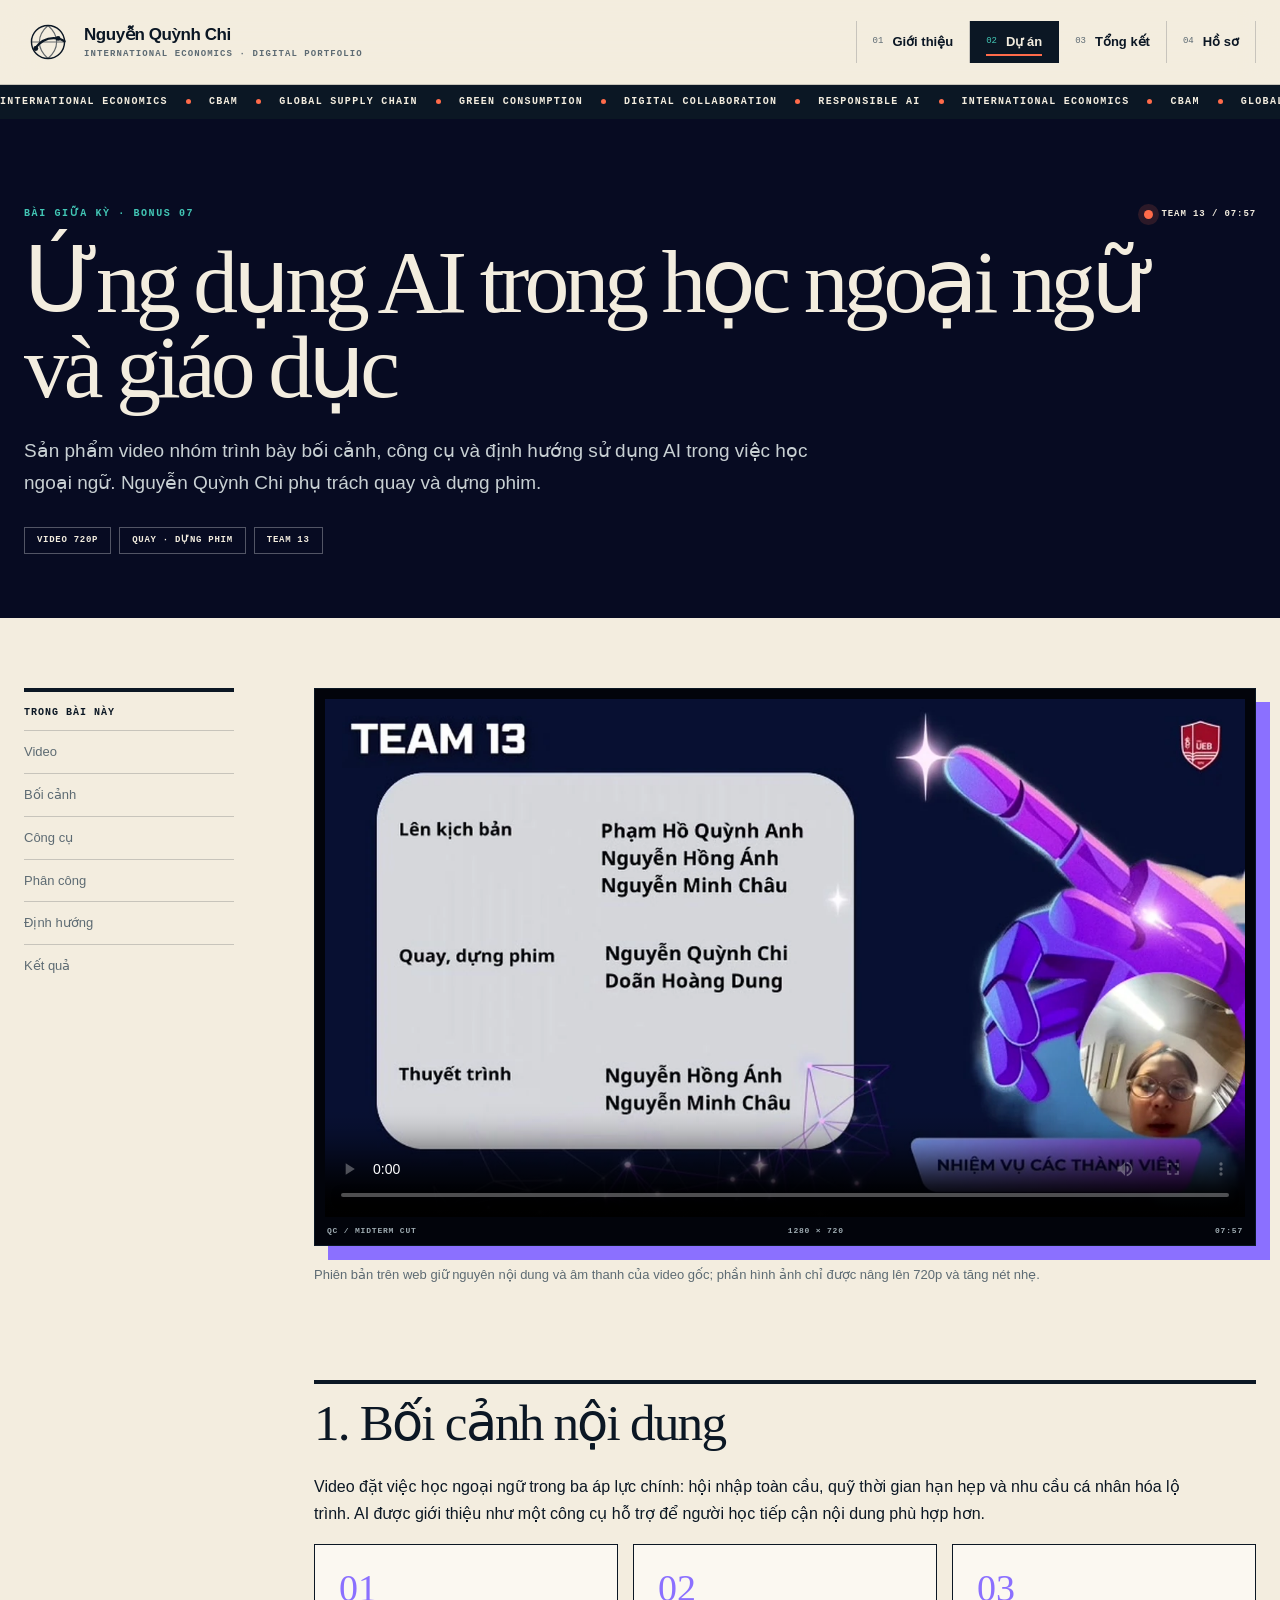
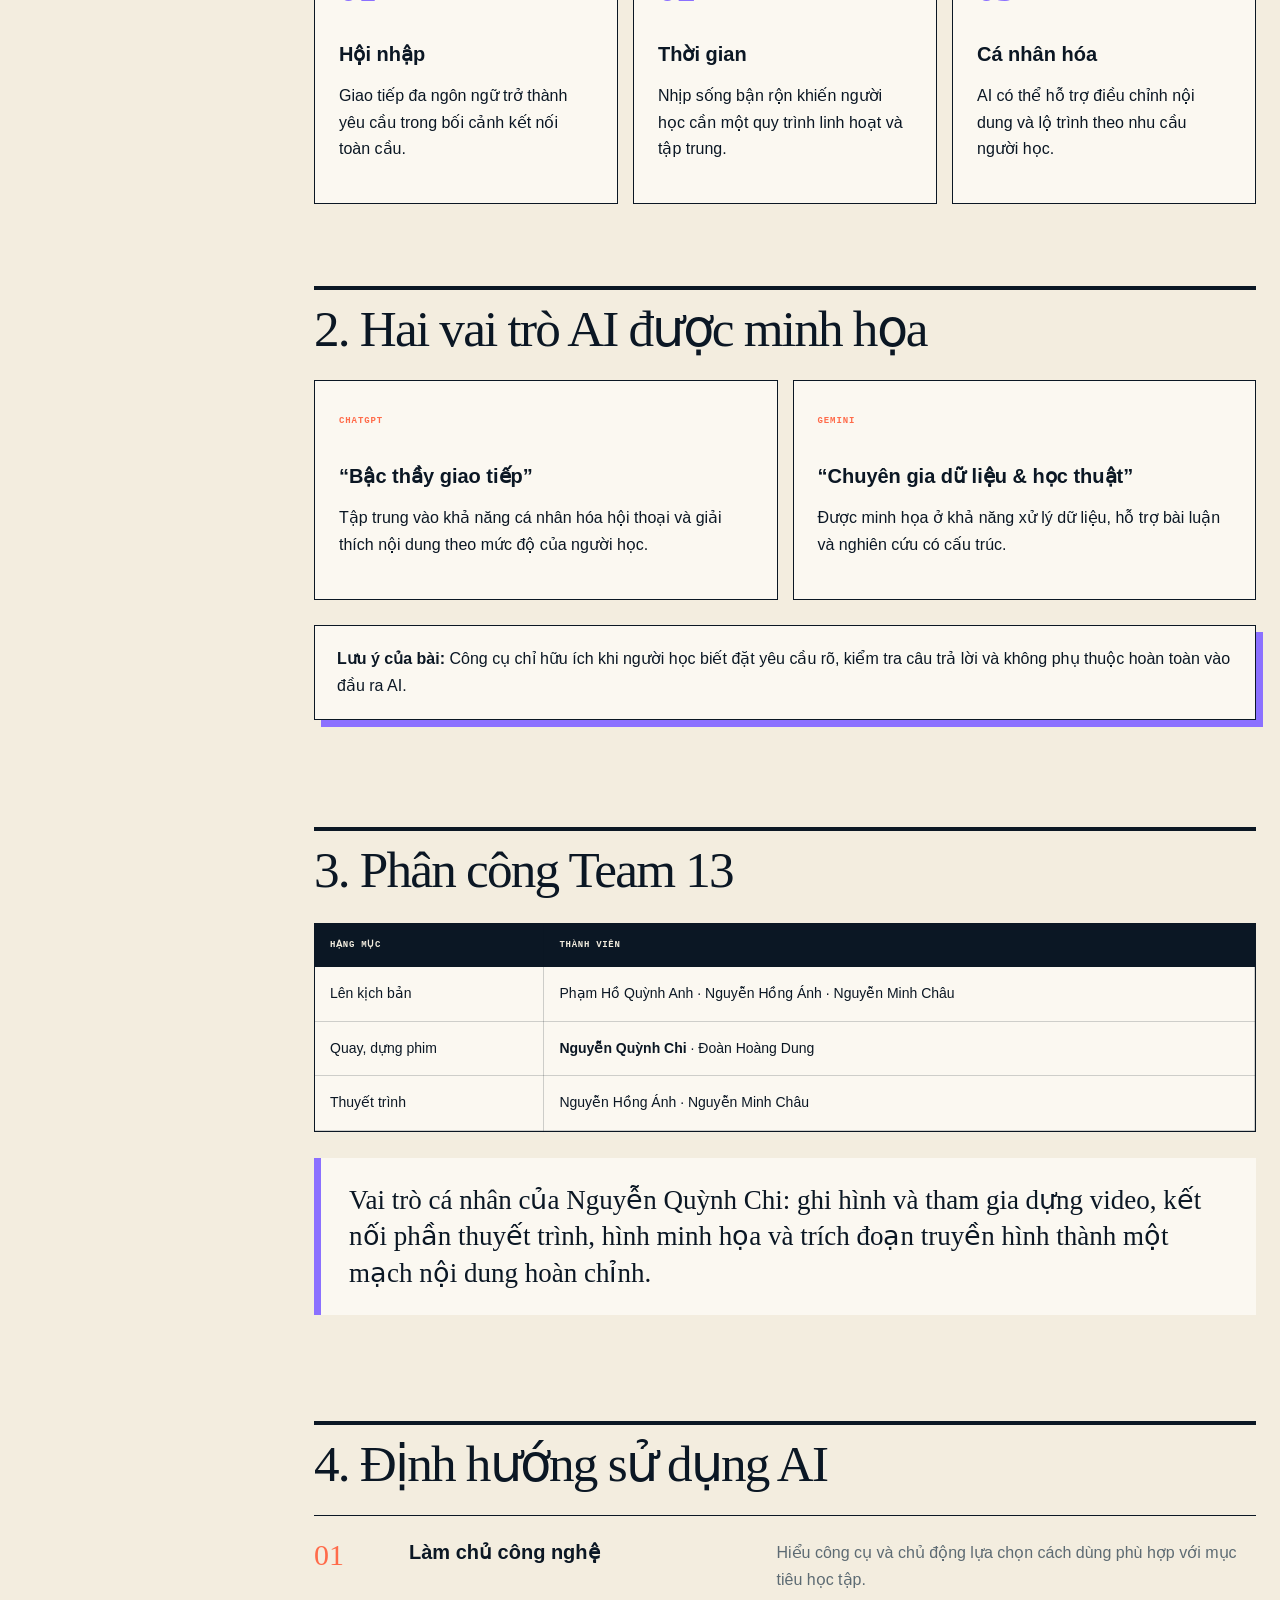
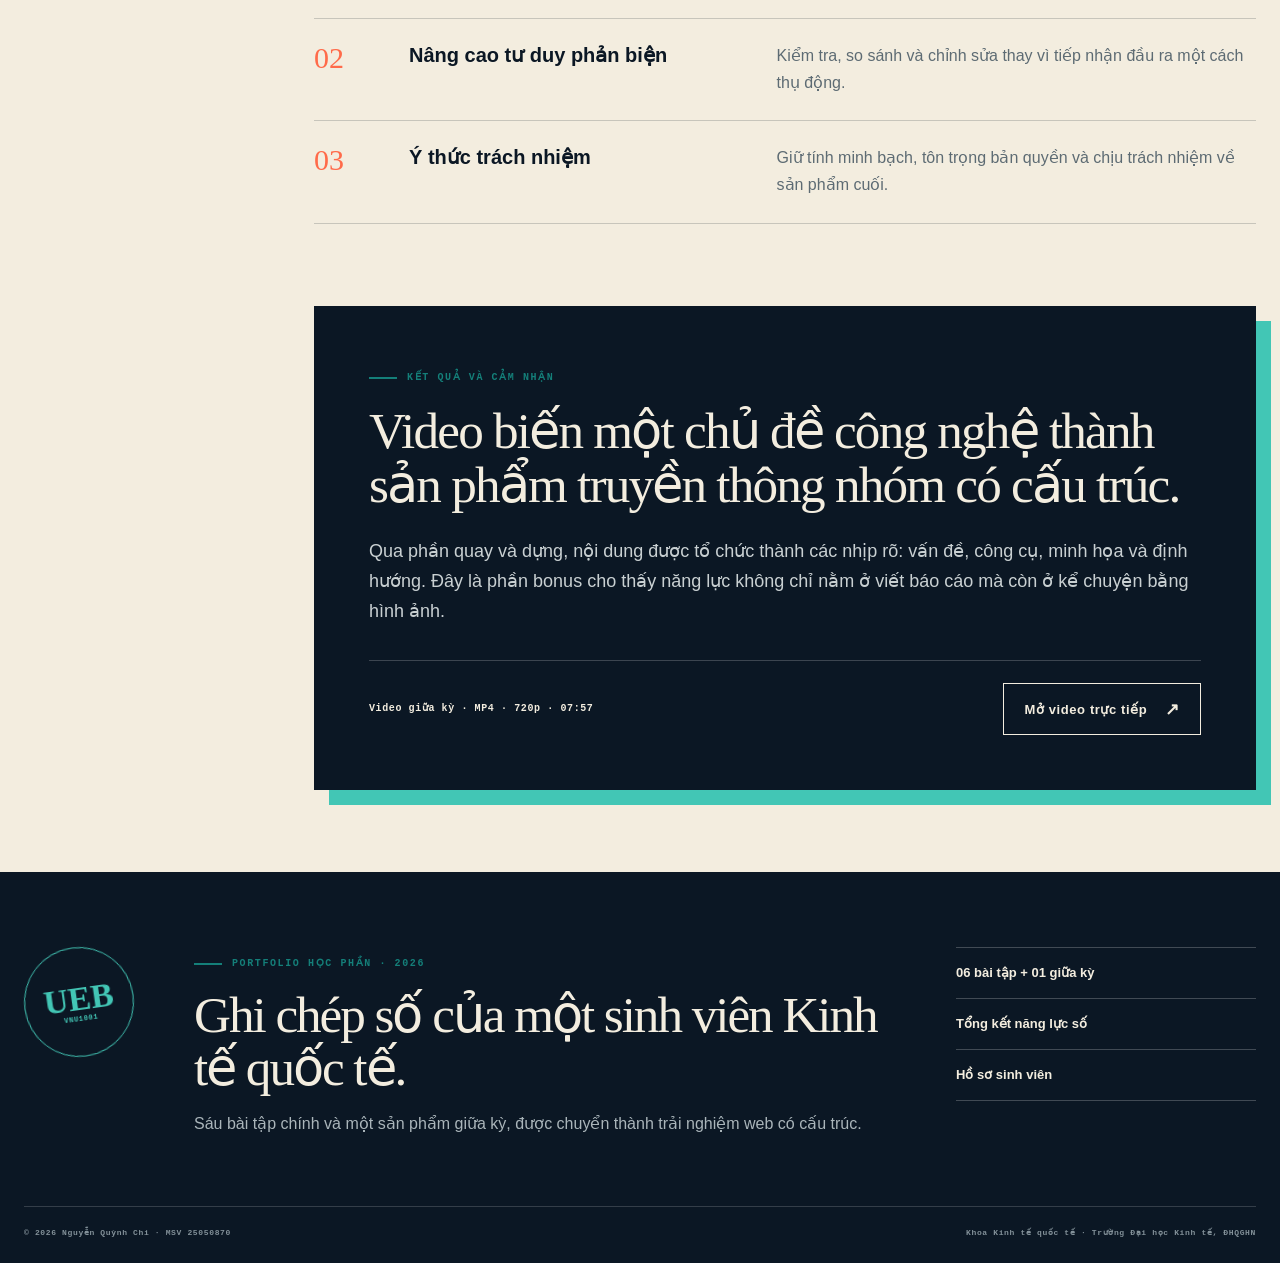
==== project-midterm.html @ 03a10187 "Init commit" ====
<!doctype html><html lang="vi"><head><meta charset="utf-8"><meta name="viewport" content="width=device-width,initial-scale=1"><meta name="theme-color" content="#0b1724"><link rel="icon" href="assets/images/favicon.svg" type="image/svg+xml"><link rel="stylesheet" href="assets/css/styles.css"><meta name="description" content="Bài giữa kỳ dạng video của Team 13 về ứng dụng AI trong học ngoại ngữ và giáo dục."><title>Bài giữa kỳ: AI trong học ngoại ngữ | Nguyễn Quỳnh Chi</title></head><body class="project-page midterm-page"><a class="skip-link" href="#main">Bỏ qua điều hướng</a>
<div class="progress" aria-hidden="true"></div>
<div class="site-atmosphere" aria-hidden="true"><span></span><span></span><span></span></div>
<header class="site-header">
  <div class="nav container">
    <a class="brand" href="index.html" aria-label="Về trang giới thiệu của Nguyễn Quỳnh Chi">
      <span class="brand-mark"><svg viewBox="0 0 64 64" aria-hidden="true" focusable="false">
  <circle cx="32" cy="32" r="23" fill="none" stroke="currentColor" stroke-width="2"/>
  <path d="M9 32h46M32 9c8 7 12 14.5 12 23S40 48 32 55M32 9c-8 7-12 14.5-12 23S24 48 32 55" fill="none" stroke="currentColor" stroke-width="1.6" opacity=".62"/>
  <path d="M14 41c8-11 18-16 31-14 4 .7 7.2 2 10 4" fill="none" stroke="currentColor" stroke-width="3.4" stroke-linecap="round"/>
  <circle cx="15" cy="41" r="3.4" fill="currentColor"/><circle cx="46" cy="27" r="3.4" fill="currentColor"/>
</svg></span>
      <span class="brand-copy"><span>Nguyễn Quỳnh Chi</span><small>International Economics · Digital Portfolio</small></span>
    </a>
    <button class="nav-toggle" aria-label="Mở menu" aria-expanded="false"><span></span></button>
    <nav class="nav-links" aria-label="Điều hướng chính">
      <a href="index.html"><span>01</span>Giới thiệu</a>
      <a href="projects.html"><span>02</span>Dự án</a>
      <a href="reflection.html"><span>03</span>Tổng kết</a>
      <a href="contact.html"><span>04</span>Hồ sơ</a>
    </nav>
  </div>
</header>
<div class="trade-ticker" aria-label="Các chủ đề nổi bật trong portfolio">
  <div class="ticker-track">
    <span>INTERNATIONAL ECONOMICS</span><i></i><span>CBAM</span><i></i><span>GLOBAL SUPPLY CHAIN</span><i></i><span>GREEN CONSUMPTION</span><i></i><span>DIGITAL COLLABORATION</span><i></i><span>RESPONSIBLE AI</span><i></i>
    <span aria-hidden="true">INTERNATIONAL ECONOMICS</span><i aria-hidden="true"></i><span aria-hidden="true">CBAM</span><i aria-hidden="true"></i><span aria-hidden="true">GLOBAL SUPPLY CHAIN</span><i aria-hidden="true"></i><span aria-hidden="true">GREEN CONSUMPTION</span><i aria-hidden="true"></i><span aria-hidden="true">DIGITAL COLLABORATION</span><i aria-hidden="true"></i><span aria-hidden="true">RESPONSIBLE AI</span><i aria-hidden="true"></i>
  </div>
</div><main id="main">
<section class="project-hero midterm-hero"><div class="container"><div class="midterm-kicker"><span class="kicker">Bài giữa kỳ · Bonus 07</span><span class="on-air"><i></i>TEAM 13 / 07:57</span></div><h1>Ứng dụng AI trong học ngoại ngữ và giáo dục</h1><p class="dek">Sản phẩm video nhóm trình bày bối cảnh, công cụ và định hướng sử dụng AI trong việc học ngoại ngữ. Nguyễn Quỳnh Chi phụ trách quay và dựng phim.</p><div class="project-facts"><span class="fact">Video 720p</span><span class="fact">Quay · Dựng phim</span><span class="fact">Team 13</span></div></div></section>
<div class="container content-wrap midterm-content"><aside class="toc"><strong>Trong bài này</strong><a href="#video-player">Video</a><a href="#boi-canh">Bối cảnh</a><a href="#cong-cu">Công cụ</a><a href="#vai-tro">Phân công</a><a href="#dinh-huong">Định hướng</a><a href="#ket-qua">Kết quả</a></aside>
<article class="article">
<section id="video-player"><div class="video-shell cinematic reveal"><video controls preload="metadata" poster="assets/images/video-poster.webp"><source src="assets/media/video-giua-ky-720p.mp4" type="video/mp4">Trình duyệt của bạn không hỗ trợ video HTML5.</video><div class="video-frame-data"><span>QC / MIDTERM CUT</span><span>1280 × 720</span><span>07:57</span></div></div><p class="media-note">Phiên bản trên web giữ nguyên nội dung và âm thanh của video gốc; phần hình ảnh chỉ được nâng lên 720p và tăng nét nhẹ.</p></section>
<section id="boi-canh"><h2>1. Bối cảnh nội dung</h2><p>Video đặt việc học ngoại ngữ trong ba áp lực chính: hội nhập toàn cầu, quỹ thời gian hạn hẹp và nhu cầu cá nhân hóa lộ trình. AI được giới thiệu như một công cụ hỗ trợ để người học tiếp cận nội dung phù hợp hơn.</p><div class="principles signal-principles"><article class="principle"><span>01</span><h3>Hội nhập</h3><p>Giao tiếp đa ngôn ngữ trở thành yêu cầu trong bối cảnh kết nối toàn cầu.</p></article><article class="principle"><span>02</span><h3>Thời gian</h3><p>Nhịp sống bận rộn khiến người học cần một quy trình linh hoạt và tập trung.</p></article><article class="principle"><span>03</span><h3>Cá nhân hóa</h3><p>AI có thể hỗ trợ điều chỉnh nội dung và lộ trình theo nhu cầu người học.</p></article></div></section>
<section id="cong-cu"><h2>2. Hai vai trò AI được minh họa</h2><div class="compare-grid"><article class="compare-card"><span class="level">ChatGPT</span><h3>“Bậc thầy giao tiếp”</h3><p>Tập trung vào khả năng cá nhân hóa hội thoại và giải thích nội dung theo mức độ của người học.</p></article><article class="compare-card advanced"><span class="level">Gemini</span><h3>“Chuyên gia dữ liệu & học thuật”</h3><p>Được minh họa ở khả năng xử lý dữ liệu, hỗ trợ bài luận và nghiên cứu có cấu trúc.</p></article></div><div class="callout"><strong>Lưu ý của bài:</strong> Công cụ chỉ hữu ích khi người học biết đặt yêu cầu rõ, kiểm tra câu trả lời và không phụ thuộc hoàn toàn vào đầu ra AI.</div></section>
<section id="vai-tro"><h2>3. Phân công Team 13</h2><div class="table-wrap"><table><thead><tr><th>Hạng mục</th><th>Thành viên</th></tr></thead><tbody><tr><td>Lên kịch bản</td><td>Phạm Hồ Quỳnh Anh · Nguyễn Hồng Ánh · Nguyễn Minh Châu</td></tr><tr><td>Quay, dựng phim</td><td><strong>Nguyễn Quỳnh Chi</strong> · Đoàn Hoàng Dung</td></tr><tr><td>Thuyết trình</td><td>Nguyễn Hồng Ánh · Nguyễn Minh Châu</td></tr></tbody></table></div><div class="lead-block">Vai trò cá nhân của Nguyễn Quỳnh Chi: ghi hình và tham gia dựng video, kết nối phần thuyết trình, hình minh họa và trích đoạn truyền hình thành một mạch nội dung hoàn chỉnh.</div></section>
<section id="dinh-huong"><h2>4. Định hướng sử dụng AI</h2><div class="direction-list"><article><span>01</span><h3>Làm chủ công nghệ</h3><p>Hiểu công cụ và chủ động lựa chọn cách dùng phù hợp với mục tiêu học tập.</p></article><article><span>02</span><h3>Nâng cao tư duy phản biện</h3><p>Kiểm tra, so sánh và chỉnh sửa thay vì tiếp nhận đầu ra một cách thụ động.</p></article><article><span>03</span><h3>Ý thức trách nhiệm</h3><p>Giữ tính minh bạch, tôn trọng bản quyền và chịu trách nhiệm về sản phẩm cuối.</p></article></div></section>
<section id="ket-qua"><div class="result-box"><span class="eyebrow">Kết quả và cảm nhận</span><h2>Video biến một chủ đề công nghệ thành sản phẩm truyền thông nhóm có cấu trúc.</h2><p>Qua phần quay và dựng, nội dung được tổ chức thành các nhịp rõ: vấn đề, công cụ, minh họa và định hướng. Đây là phần bonus cho thấy năng lực không chỉ nằm ở viết báo cáo mà còn ở kể chuyện bằng hình ảnh.</p><div class="source-bar"><span>Video giữa kỳ · MP4 · 720p · 07:57</span><a class="btn btn-secondary" href="assets/media/video-giua-ky-720p.mp4">Mở video trực tiếp<span aria-hidden="true">↗</span></a></div></div></section>
</article></div></main><footer class="footer">
  <div class="container footer-grid">
    <div class="footer-stamp" aria-hidden="true"><span>UEB</span><small>VNU1001</small></div>
    <div>
      <span class="eyebrow">Portfolio học phần · 2026</span>
      <h2>Ghi chép số của một sinh viên Kinh tế quốc tế.</h2>
      <p>Sáu bài tập chính và một sản phẩm giữa kỳ, được chuyển thành trải nghiệm web có cấu trúc.</p>
    </div>
    <div class="footer-links">
      <a href="projects.html">06 bài tập + 01 giữa kỳ</a>
      <a href="reflection.html">Tổng kết năng lực số</a>
      <a href="contact.html">Hồ sơ sinh viên</a>
    </div>
  </div>
  <div class="container footer-bottom"><span>© 2026 Nguyễn Quỳnh Chi · MSV 25050870</span><span>Khoa Kinh tế quốc tế · Trường Đại học Kinh tế, ĐHQGHN</span></div>
</footer><div class="lightbox" role="dialog" aria-modal="true" aria-label="Xem ảnh minh chứng"><button class="lightbox-close" aria-label="Đóng">×</button><img alt=""></div><script src="assets/js/main.js"></script></body></html>
---- assets/css/styles.css ----
:root{
  --ink:#0b1724;--ink-soft:#172a3a;--paper:#f3eddf;--paper-2:#fbf8f1;--paper-3:#e8dfce;
  --teal:#42c6b5;--teal-dark:#147f79;--coral:#ff6b4a;--amber:#f1b24a;--blue:#3f6ee8;
  --muted:#5d6b73;--line:rgba(11,23,36,.19);--line-strong:rgba(11,23,36,.46);
  --white:#fffdf8;--shadow:0 24px 70px rgba(11,23,36,.13);--shadow-soft:0 12px 32px rgba(11,23,36,.09);
  --container:min(1240px,calc(100vw - 48px));--display:Georgia,"Times New Roman",serif;
  --sans:"Segoe UI",Arial,sans-serif;--mono:"Cascadia Mono","SFMono-Regular",Consolas,monospace;
  --radius:2px;--project-accent:var(--teal);
}
*{box-sizing:border-box}html{scroll-behavior:smooth;background:var(--paper)}body{margin:0;color:var(--ink);font:16px/1.68 var(--sans);background:var(--paper);overflow-x:hidden}body::before{content:"";position:fixed;inset:0;z-index:-3;pointer-events:none;background-image:linear-gradient(rgba(11,23,36,.035) 1px,transparent 1px),linear-gradient(90deg,rgba(11,23,36,.035) 1px,transparent 1px);background-size:52px 52px;mask-image:linear-gradient(to bottom,#000,transparent 85%)}
a{color:inherit;text-decoration:none}img,video{max-width:100%;display:block}button,input,textarea{font:inherit}button,a{touch-action:manipulation}button,[href]{cursor:pointer}:focus-visible{outline:3px solid var(--coral);outline-offset:4px}::selection{background:var(--teal);color:var(--ink)}.container{width:var(--container);margin-inline:auto}.skip-link{position:fixed;top:8px;left:8px;z-index:9999;transform:translateY(-160%);background:var(--ink);color:#fff;padding:10px 14px}.skip-link:focus{transform:none}.progress{position:fixed;top:0;left:0;height:3px;width:0;background:linear-gradient(90deg,var(--teal),var(--coral));z-index:1200}.site-atmosphere{position:fixed;inset:0;z-index:-2;pointer-events:none;overflow:hidden}.site-atmosphere span{position:absolute;border:1px solid rgba(11,23,36,.08);border-radius:50%}.site-atmosphere span:nth-child(1){width:520px;height:520px;right:-190px;top:8vh}.site-atmosphere span:nth-child(2){width:280px;height:280px;left:-120px;top:55vh}.site-atmosphere span:nth-child(3){width:14px;height:14px;background:var(--coral);border:0;right:8vw;top:72vh;box-shadow:-70vw -35vh 0 var(--teal),-44vw 18vh 0 var(--amber)}
.site-header{position:sticky;top:0;z-index:1000;background:rgba(243,237,223,.91);backdrop-filter:blur(18px);border-bottom:1px solid var(--line)}.nav{min-height:84px;display:flex;align-items:center;justify-content:space-between;gap:28px}.brand{display:flex;align-items:center;gap:12px}.brand-mark{width:48px;height:48px;display:grid;place-items:center;color:var(--ink);transition:transform .4s cubic-bezier(.2,.8,.2,1)}.brand:hover .brand-mark{transform:rotate(-10deg)}.brand-mark svg{width:46px;height:46px}.brand-copy{display:grid;line-height:1.12}.brand-copy>span{font:700 17px/1 var(--sans);letter-spacing:-.025em}.brand-copy small{margin-top:7px;font:600 9px/1 var(--mono);letter-spacing:.12em;text-transform:uppercase;color:var(--muted)}.nav-links{display:flex;align-items:center;gap:0;border-left:1px solid var(--line)}.nav-links a{position:relative;display:flex;align-items:center;gap:9px;padding:10px 16px;font-weight:700;font-size:13px;border-right:1px solid var(--line);transition:background .22s,color .22s}.nav-links a span{font:500 9px/1 var(--mono);color:var(--muted)}.nav-links a::after{content:"";position:absolute;left:16px;right:16px;bottom:7px;height:2px;background:var(--coral);transform:scaleX(0);transform-origin:left;transition:transform .25s}.nav-links a:hover,.nav-links a[aria-current="page"]{background:var(--ink);color:var(--paper)}.nav-links a:hover span,.nav-links a[aria-current="page"] span{color:var(--teal)}.nav-links a:hover::after,.nav-links a[aria-current="page"]::after{transform:scaleX(1)}.nav-toggle{display:none;width:48px;height:48px;border:1px solid var(--ink);background:transparent;align-items:center;justify-content:center}.nav-toggle span,.nav-toggle::before,.nav-toggle::after{content:"";display:block;width:20px;height:2px;background:var(--ink);transition:.25s}.nav-toggle::before{transform:translateY(-6px)}.nav-toggle::after{transform:translateY(4px)}
.trade-ticker{height:34px;overflow:hidden;border-bottom:1px solid var(--line);background:var(--ink);color:var(--paper);white-space:nowrap}.ticker-track{width:max-content;display:flex;align-items:center;gap:18px;height:100%;animation:ticker 36s linear infinite;font:600 10px/1 var(--mono);letter-spacing:.13em}.ticker-track i{width:5px;height:5px;border-radius:50%;background:var(--coral)}@keyframes ticker{to{transform:translateX(-50%)}}
.hero{position:relative;padding:88px 0 72px}.hero-grid{display:grid;grid-template-columns:minmax(0,1.06fr) minmax(420px,.94fr);align-items:center;gap:70px}.hero-copy{position:relative;z-index:2}.hero-coordinate{display:flex;gap:18px;flex-wrap:wrap;margin-bottom:30px;font:600 10px/1 var(--mono);letter-spacing:.12em;color:var(--muted)}.hero-coordinate span:last-child{color:var(--coral)}.eyebrow,.kicker,.project-index{display:inline-flex;align-items:center;gap:10px;font:700 10px/1 var(--mono);letter-spacing:.16em;text-transform:uppercase;color:var(--teal-dark)}.eyebrow::before{content:"";width:28px;height:2px;background:currentColor}.hero h1,.page-hero h1,.project-hero h1{font-family:var(--display);font-weight:400;letter-spacing:-.055em;line-height:.95;margin:20px 0 26px}.hero h1{font-size:clamp(58px,7.4vw,108px)}.hero h1 em{display:block;color:var(--coral);font-weight:400}.hero-lead{font-size:19px;max-width:690px;color:var(--ink-soft)}.hero-lead strong{font-weight:800}.hero-actions{display:flex;gap:12px;flex-wrap:wrap;margin-top:34px}.btn{min-height:52px;display:inline-flex;align-items:center;justify-content:center;gap:18px;padding:13px 20px;border:1px solid var(--ink);font:750 13px/1 var(--sans);transition:transform .22s,box-shadow .22s,background .22s,color .22s}.btn span{font-size:17px}.btn-primary{background:var(--ink);color:var(--paper);box-shadow:7px 7px 0 var(--teal)}.btn-primary:hover{transform:translate(-3px,-3px);box-shadow:10px 10px 0 var(--coral)}.btn-secondary{background:transparent}.btn-secondary:hover{background:var(--coral);color:var(--ink);transform:translateY(-2px)}.hero-footnote{display:grid;grid-template-columns:auto auto 1fr;gap:12px;align-items:center;margin-top:50px;padding-top:16px;border-top:1px solid var(--line);font:600 10px/1.4 var(--mono);text-transform:uppercase;letter-spacing:.08em}.hero-footnote span{color:var(--muted)}.hero-art{position:relative;min-height:650px}.world-orbit{position:absolute;inset:0;display:grid;place-items:center}.world-orbit svg{width:100%;height:100%;overflow:visible}.globe-ring,.globe-line{fill:none;stroke:rgba(11,23,36,.2);stroke-width:1.5}.route{fill:none;stroke:url(#route);stroke-width:4;stroke-linecap:round;stroke-dasharray:10 12;animation:routeMove 12s linear infinite}.route-b{animation-direction:reverse;animation-duration:16s}.node{fill:var(--coral);filter:drop-shadow(0 0 8px rgba(255,107,74,.65))}.node-c{fill:var(--teal)}@keyframes routeMove{to{stroke-dashoffset:-220}}.portrait-frame{position:absolute;z-index:2;width:min(390px,69%);right:12%;top:15%;margin:0;background:var(--paper-2);border:1px solid var(--ink);padding:10px;box-shadow:18px 18px 0 var(--ink)}.portrait-frame::before{content:"";position:absolute;inset:-18px 24px 28px -22px;border:1px solid var(--coral);z-index:-1}.portrait-frame img{width:100%;aspect-ratio:4/5;object-fit:cover;filter:saturate(.88) contrast(1.02)}.portrait-frame figcaption{display:flex;justify-content:space-between;gap:16px;padding:12px 4px 3px;font:600 9px/1.3 var(--mono);letter-spacing:.08em;text-transform:uppercase}.portrait-frame figcaption span{color:var(--muted)}.market-tag{position:absolute;z-index:3;background:var(--paper-2);border:1px solid var(--ink);padding:13px 16px;box-shadow:6px 6px 0 var(--teal);display:grid;min-width:180px}.market-tag small{font:600 9px/1 var(--mono);color:var(--coral);letter-spacing:.12em}.market-tag strong{margin-top:8px;font:700 14px/1.1 var(--sans)}.tag-one{left:-1%;top:24%;transform:rotate(-4deg)}.tag-two{right:0;bottom:18%;transform:rotate(3deg);box-shadow:6px 6px 0 var(--amber)}.index-chip{position:absolute;left:9%;bottom:10%;width:90px;height:90px;background:var(--coral);border-radius:50%;display:grid;place-items:center;align-content:center;border:1px solid var(--ink);animation:float 5s ease-in-out infinite}.index-chip span{font:700 32px/1 var(--display)}.index-chip small{font:600 6px/1.2 var(--mono);letter-spacing:.08em}@keyframes float{50%{transform:translateY(-9px) rotate(5deg)}}
.market-strip{border-block:1px solid var(--ink);background:var(--paper-2)}.stats-grid{display:grid;grid-template-columns:repeat(3,1fr)}.stat{position:relative;display:grid;grid-template-columns:auto 86px 1fr;gap:16px;align-items:center;padding:28px 28px;border-right:1px solid var(--line)}.stat:last-child{border-right:0}.stat-code{writing-mode:vertical-rl;font:600 8px/1 var(--mono);letter-spacing:.15em;color:var(--coral)}.stat strong{font:400 54px/1 var(--display)}.stat p{margin:0;color:var(--muted);font-size:14px}.section{padding:105px 0}.section-head{display:grid;grid-template-columns:1.1fr .7fr;gap:70px;align-items:end;margin-bottom:52px}.section-head h2{font:400 clamp(44px,5.5vw,78px)/.98 var(--display);letter-spacing:-.045em;margin:16px 0 0}.section-head p{margin:0;color:var(--muted);font-size:17px}.editorial-head{border-top:4px solid var(--ink);padding-top:24px}.field-grid{display:grid;grid-template-columns:1.2fr .8fr;grid-template-rows:auto auto;gap:22px}.field-note{position:relative;border:1px solid var(--ink);background:var(--paper-2);overflow:hidden;transition:transform .28s,box-shadow .28s}.field-note:hover{transform:translateY(-6px);box-shadow:12px 12px 0 var(--ink)}.field-note--lead{grid-row:span 2;display:grid;grid-template-rows:310px auto}.field-visual{position:relative;display:grid;place-items:center;background:var(--ink);color:var(--paper);overflow:hidden}.field-visual::before{content:"";position:absolute;width:430px;height:430px;border:1px solid rgba(255,255,255,.26);border-radius:50%}.field-visual::after{content:"";position:absolute;width:270px;height:270px;border:1px solid rgba(66,198,181,.5);border-radius:50%}.field-visual b{position:relative;z-index:2;font:400 92px/1 var(--display);letter-spacing:-.07em}.field-visual small{position:absolute;right:18px;bottom:16px;font:600 9px/1 var(--mono);letter-spacing:.12em;color:var(--teal)}.map-axis{position:absolute;background:rgba(255,255,255,.16)}.axis-x{height:1px;width:100%;top:54%}.axis-y{width:1px;height:100%;left:58%}.field-content{padding:30px}.field-note h3{font:400 31px/1.06 var(--display);letter-spacing:-.025em;margin:12px 0}.field-note p{color:var(--muted);margin:0}.text-link{display:inline-block;margin-top:24px;font-weight:800;font-size:13px}.field-note--data{padding:28px;background:var(--amber)}.field-note--data h3{font-size:38px}.mini-chart{height:118px;display:flex;gap:10px;align-items:end;margin-bottom:28px;border-bottom:1px solid var(--ink)}.mini-chart i{flex:1;height:var(--h);background:var(--ink);transition:height .35s}.field-note--data:hover .mini-chart i:nth-child(odd){height:92%}.field-note--quote{padding:30px;background:var(--ink);color:var(--paper)}.field-note--quote .project-index{color:var(--teal)}.field-note--quote blockquote{font:400 31px/1.14 var(--display);margin:24px 0 14px}.midterm-feature{background:var(--ink);color:var(--paper);position:relative;overflow:hidden}.midterm-feature::before{content:"";position:absolute;inset:0;background:repeating-linear-gradient(0deg,transparent 0 7px,rgba(255,255,255,.018) 8px)}.midterm-grid{position:relative;display:grid;grid-template-columns:.78fr 1.22fr;gap:70px;align-items:center}.midterm-copy h2{font:400 clamp(48px,5.5vw,76px)/.96 var(--display);letter-spacing:-.045em;margin:18px 0 24px}.midterm-copy p{color:#cbd2d4;font-size:18px}.midterm-copy dl{display:grid;grid-template-columns:repeat(3,1fr);gap:1px;background:rgba(255,255,255,.17);border:1px solid rgba(255,255,255,.17);margin:32px 0}.midterm-copy dl div{background:var(--ink);padding:14px}.midterm-copy dt{font:600 8px/1 var(--mono);letter-spacing:.12em;text-transform:uppercase;color:var(--teal)}.midterm-copy dd{margin:8px 0 0;font-weight:800;font-size:13px}.midterm-feature .btn-primary{background:var(--paper);color:var(--ink);box-shadow:7px 7px 0 var(--coral)}.broadcast-card{position:relative;border:1px solid rgba(255,255,255,.28);padding:10px;background:#050b12;box-shadow:22px 22px 0 rgba(66,198,181,.18);overflow:hidden}.broadcast-card img{width:100%;aspect-ratio:16/9;object-fit:cover}.broadcast-card::before{content:"";position:absolute;inset:10px;border:1px solid rgba(66,198,181,.7);z-index:2;pointer-events:none}.broadcast-scan{position:absolute;left:10px;right:10px;height:2px;top:12px;background:linear-gradient(90deg,transparent,var(--teal),transparent);z-index:3;animation:scan 4.5s linear infinite}@keyframes scan{to{transform:translateY(390px)}}.play-disc{position:absolute;left:50%;top:50%;transform:translate(-50%,-50%);width:82px;height:82px;border-radius:50%;display:grid;place-items:center;background:var(--coral);color:var(--ink);border:1px solid var(--ink);transition:transform .25s}.play-disc svg{width:28px}.broadcast-card:hover .play-disc{transform:translate(-50%,-50%) scale(1.09) rotate(4deg)}.broadcast-meta{display:flex;justify-content:space-between;gap:12px;margin-top:10px;font:600 9px/1 var(--mono);letter-spacing:.1em;color:#abb7bd}.broadcast-meta strong{color:var(--teal)}.closing-manifesto{background:var(--paper-2)}.quote{position:relative;border-top:5px solid var(--ink);border-bottom:1px solid var(--ink);padding:58px 0 42px}.quote-no{position:absolute;right:0;top:18px;font:600 10px/1 var(--mono);letter-spacing:.12em;color:var(--coral)}.quote blockquote{max-width:980px;font:400 clamp(42px,5.4vw,78px)/1.02 var(--display);letter-spacing:-.045em;margin:0}.quote cite{display:block;margin-top:28px;font:700 10px/1 var(--mono);letter-spacing:.12em;text-transform:uppercase;color:var(--muted)}
.page-hero{padding:86px 0 58px;border-bottom:1px solid var(--ink)}.page-hero-grid{display:grid;grid-template-columns:minmax(0,1fr) 320px;gap:80px;align-items:end}.page-hero h1{font-size:clamp(58px,7vw,100px);max-width:950px}.page-intro{max-width:820px;font-size:19px;color:var(--ink-soft)}.page-note{border:1px solid var(--ink);padding:20px;background:var(--paper-2);font:600 10px/1.7 var(--mono);letter-spacing:.07em}.atlas-legend{display:grid;gap:8px}.atlas-legend span{display:flex;align-items:center;gap:10px}.atlas-legend strong{border-top:1px solid var(--line);padding-top:10px;margin-top:5px}.legend-dot{width:10px;height:10px;border-radius:50%;background:var(--teal)}.legend-bonus{background:var(--coral)}.project-atlas{padding-top:58px}.atlas-grid{display:grid;grid-template-columns:repeat(12,1fr);gap:20px}.manifest-card{grid-column:span 4;display:flex;flex-direction:column;min-height:520px;background:var(--paper-2);border:1px solid var(--ink);transition:transform .28s,box-shadow .28s}.manifest-card:hover{transform:translateY(-7px);box-shadow:10px 10px 0 var(--teal)}.manifest-card--wide{grid-column:span 8;display:grid;grid-template-columns:1.08fr .92fr;min-height:390px}.manifest-card--tall{grid-row:span 2}.manifest-card--dark{background:var(--ink);color:var(--paper)}.manifest-card--dark .manifest-body p,.manifest-card--dark .project-meta{color:#bac3c8}.manifest-media{position:relative;overflow:hidden;min-height:250px;border-bottom:1px solid var(--ink)}.manifest-card--wide .manifest-media{border-bottom:0;border-right:1px solid var(--ink)}.manifest-media img{width:100%;height:100%;object-fit:cover;transition:transform .55s,filter .55s;filter:saturate(.72)}.manifest-card:hover .manifest-media img{transform:scale(1.045);filter:saturate(1)}.manifest-no{position:absolute;left:0;bottom:0;min-width:66px;background:var(--paper);border-top:1px solid var(--ink);border-right:1px solid var(--ink);padding:10px 14px;font:700 22px/1 var(--display)}.manifest-body{display:flex;flex-direction:column;flex:1;padding:26px}.manifest-body h3{font:400 32px/1.06 var(--display);letter-spacing:-.03em;margin:13px 0}.manifest-body p{color:var(--muted);margin:0}.project-meta{display:flex;justify-content:space-between;gap:16px;align-items:end;margin-top:auto;padding-top:26px;color:var(--muted);font:600 10px/1.4 var(--mono);letter-spacing:.04em}.arrow{font-size:24px;color:var(--coral);transition:transform .25s}.manifest-card:hover .arrow{transform:translate(4px,-4px)}.manifest-card--bonus{grid-column:span 12;display:grid;grid-template-columns:1.35fr .65fr;min-height:380px;background:var(--coral)}.bonus-media{position:relative;overflow:hidden;border-right:1px solid var(--ink)}.bonus-media img{width:100%;height:100%;object-fit:cover}.bonus-label{position:absolute;left:18px;top:18px;background:var(--ink);color:var(--paper);padding:10px 12px;font:700 9px/1 var(--mono);letter-spacing:.12em}.signal-lines{position:absolute;inset:0;background:repeating-linear-gradient(0deg,transparent 0 6px,rgba(255,255,255,.055) 7px)}.play-disc.small{width:64px;height:64px}.manifest-card--bonus .manifest-body{justify-content:center}.manifest-card--bonus .manifest-body h3{font-size:clamp(40px,4vw,62px)}
.learning-ledger{border-top:4px solid var(--ink)}.ledger-row{display:grid;grid-template-columns:64px 1fr 1.4fr 120px;gap:28px;align-items:start;padding:30px 0;border-bottom:1px solid var(--line);transition:background .22s,padding .22s}.ledger-row:hover{background:var(--paper-2);padding-inline:18px}.ledger-index{font:400 28px/1 var(--display);color:var(--coral)}.ledger-row h3{font:400 30px/1.05 var(--display);margin:0}.ledger-row p{margin:0;color:var(--muted)}.ledger-tag{justify-self:end;font:700 9px/1 var(--mono);letter-spacing:.1em;color:var(--teal-dark)}.balance-note{display:grid;grid-template-columns:auto 1fr;gap:8px 14px}.balance-note span{color:var(--coral)}.conclusion-panel{padding-top:30px}.result-box{background:var(--ink);color:var(--paper);padding:54px;border:1px solid var(--ink);box-shadow:15px 15px 0 var(--teal)}.result-grid{display:grid;grid-template-columns:100px 1fr;gap:34px}.result-mark{font:400 96px/1 var(--display);color:var(--coral)}.result-box h2{font:400 clamp(42px,5vw,68px)/1 var(--display);letter-spacing:-.04em;margin:14px 0 22px}.result-box p{color:#c9d0d2;font-size:18px}.source-bar{display:flex;justify-content:space-between;gap:20px;align-items:center;margin-top:34px;padding-top:22px;border-top:1px solid rgba(255,255,255,.2);font:600 10px/1.4 var(--mono);letter-spacing:.06em}.result-box .btn-secondary{border-color:var(--paper);color:var(--paper)}.result-box .btn-secondary:hover{color:var(--ink)}
.profile-hero h1{color:var(--coral)}.passport-code{display:grid;grid-template-columns:auto 1fr;gap:8px 14px}.passport-code span{color:var(--teal-dark)}.contact-card{display:grid;grid-template-columns:.82fr 1.18fr;border:1px solid var(--ink);background:var(--paper-2);box-shadow:18px 18px 0 var(--ink)}.contact-photo{position:relative;min-height:640px;border-right:1px solid var(--ink);overflow:hidden}.contact-photo img{width:100%;height:100%;object-fit:cover;filter:saturate(.8)}.photo-stamp{position:absolute;right:20px;bottom:20px;width:150px;height:150px;border:2px solid var(--coral);border-radius:50%;display:grid;place-items:center;align-content:center;transform:rotate(-9deg);color:var(--coral);background:rgba(243,237,223,.83);backdrop-filter:blur(4px)}.photo-stamp span{font:700 42px/1 var(--display)}.photo-stamp small{font:700 7px/1.2 var(--mono);letter-spacing:.1em;text-align:center}.profile-copy{padding:60px}.profile-copy h2{font:400 clamp(50px,6vw,82px)/1 var(--display);letter-spacing:-.05em;margin:18px 0}.profile-copy>p{font-size:18px;color:var(--muted)}.info-list{margin:38px 0}.info-row{display:grid;grid-template-columns:170px 1fr;gap:24px;padding:17px 0;border-top:1px solid var(--line)}.info-row:last-child{border-bottom:1px solid var(--line)}.info-row dt{font:700 9px/1.4 var(--mono);letter-spacing:.1em;text-transform:uppercase;color:var(--muted)}.info-row dd{margin:0;font-weight:700}
.project-hero{position:relative;padding:90px 0 64px;background:var(--ink);color:var(--paper);overflow:hidden}.project-hero::before{content:"";position:absolute;inset:0;background:linear-gradient(90deg,transparent 49.9%,rgba(255,255,255,.08) 50%,transparent 50.1%),linear-gradient(transparent 49.9%,rgba(255,255,255,.06) 50%,transparent 50.1%);background-size:80px 80px;opacity:.35}.project-hero>.container{position:relative}.project-hero h1{font-size:clamp(56px,7vw,98px);max-width:1120px}.project-hero .dek{max-width:830px;color:#c8d0d3;font-size:19px}.project-facts{display:flex;gap:8px;flex-wrap:wrap;margin-top:28px}.fact{border:1px solid rgba(255,255,255,.3);padding:8px 12px;font:600 9px/1 var(--mono);letter-spacing:.08em;text-transform:uppercase}.project-hero .kicker{color:var(--teal)}.dossier-code{position:relative;display:flex;justify-content:space-between;gap:20px;margin-top:54px;padding-top:14px;border-top:1px solid rgba(255,255,255,.22);font:600 8px/1 var(--mono);letter-spacing:.12em;color:#87979e}.content-wrap{display:grid;grid-template-columns:210px minmax(0,1fr);gap:80px;align-items:start;padding-top:70px}.toc{position:sticky;top:142px;border-top:4px solid var(--ink);padding-top:16px;display:grid}.toc strong{font:700 10px/1 var(--mono);letter-spacing:.1em;text-transform:uppercase;margin-bottom:12px}.toc a{padding:10px 0;border-top:1px solid var(--line);font-size:13px;color:var(--muted);transition:color .2s,padding .2s}.toc a:hover{color:var(--coral);padding-left:8px}.article{min-width:0}.article section{padding:0 0 82px;scroll-margin-top:145px}.article h2{font:400 clamp(38px,4vw,56px)/1.05 var(--display);letter-spacing:-.035em;margin:0 0 24px;padding-top:12px;border-top:4px solid var(--ink)}.article h3{font:700 20px/1.25 var(--sans);margin:32px 0 12px}.article p{max-width:900px}.lead-block{font:400 27px/1.35 var(--display);background:var(--paper-2);border-left:7px solid var(--project-accent);padding:24px 28px;margin:24px 0}.callout{border:1px solid var(--ink);background:var(--paper-2);padding:20px 22px;margin:25px 0;box-shadow:7px 7px 0 var(--project-accent)}.step-list{display:grid;gap:12px}.step{display:grid;grid-template-columns:56px 1fr;gap:18px;padding:20px;border-top:1px solid var(--line);background:rgba(255,255,255,.32)}.step-no{font:400 28px/1 var(--display);color:var(--coral)}.proof-grid{display:grid;grid-template-columns:repeat(2,minmax(0,1fr));gap:18px;margin-top:26px}.proof-card{margin:0;border:1px solid var(--ink);background:var(--paper-2);padding:8px;box-shadow:8px 8px 0 var(--paper-3)}.proof-card.full{grid-column:1/-1}.proof-card button{display:block;width:100%;padding:0;border:0;background:transparent;overflow:hidden}.proof-card img{width:100%;transition:transform .35s}.proof-card:hover img{transform:scale(1.015)}.proof-caption{padding:12px 8px 6px;color:var(--muted);font-size:12px}.table-wrap{width:100%;overflow:auto;border:1px solid var(--ink);margin:26px 0;background:var(--paper-2)}table{border-collapse:collapse;width:100%;min-width:760px}th,td{text-align:left;vertical-align:top;border-right:1px solid var(--line);border-bottom:1px solid var(--line);padding:15px}th{background:var(--ink);color:var(--paper);font:700 9px/1.35 var(--mono);text-transform:uppercase;letter-spacing:.08em}td{font-size:14px}.tool-grid,.principles,.compare-grid{display:grid;grid-template-columns:repeat(2,minmax(0,1fr));gap:15px}.tool-card,.principle,.compare-card{border:1px solid var(--ink);background:var(--paper-2);padding:24px}.tool-label,.level{font:700 9px/1 var(--mono);letter-spacing:.1em;text-transform:uppercase;color:var(--coral)}.principle{position:relative}.principle>span{font:400 38px/1 var(--display);color:var(--project-accent)}.prompt{background:var(--ink);color:#fff!important;-webkit-text-fill-color:#fff!important;padding:24px;border-left:7px solid var(--project-accent);font-family:var(--mono);font-size:13px;white-space:pre-wrap}.output{background:#fff;border:1px solid var(--ink);padding:24px;box-shadow:8px 8px 0 var(--paper-3)}.rating{font-weight:800}.ref-list{display:grid;gap:10px}.ref-item{padding:16px;border-left:4px solid var(--project-accent);background:var(--paper-2)}body[data-project="1"]{--project-accent:var(--blue)}body[data-project="2"]{--project-accent:var(--amber)}body[data-project="3"]{--project-accent:#8d70d6}body[data-project="4"]{--project-accent:var(--teal)}body[data-project="5"]{--project-accent:#7fac4f}body[data-project="6"]{--project-accent:var(--coral)}
.midterm-hero{background:#070b22}.midterm-kicker{display:flex;justify-content:space-between;align-items:center;gap:20px}.on-air{display:flex;align-items:center;gap:8px;font:700 9px/1 var(--mono);letter-spacing:.1em}.on-air i{width:9px;height:9px;border-radius:50%;background:var(--coral);box-shadow:0 0 0 6px rgba(255,107,74,.15);animation:pulse 1.6s ease-in-out infinite}@keyframes pulse{50%{box-shadow:0 0 0 12px rgba(255,107,74,0)}}.midterm-content{--project-accent:#8b70ff}.video-shell.cinematic{position:relative;background:#02040b;border:1px solid var(--ink);padding:10px;box-shadow:14px 14px 0 var(--project-accent)}.video-shell video{width:100%;aspect-ratio:16/9;background:#000}.video-frame-data{display:flex;justify-content:space-between;gap:14px;color:#9eabb1;padding:10px 2px 0;font:600 8px/1 var(--mono);letter-spacing:.1em}.media-note{color:var(--muted);font-size:13px;margin-top:18px}.signal-principles{grid-template-columns:repeat(3,1fr)}.direction-list{display:grid;border-top:1px solid var(--ink)}.direction-list article{display:grid;grid-template-columns:70px 1fr 1.4fr;gap:25px;padding:24px 0;border-bottom:1px solid var(--line)}.direction-list article>span{font:400 30px/1 var(--display);color:var(--coral)}.direction-list h3,.direction-list p{margin:0}.direction-list p{color:var(--muted)}
.lightbox{position:fixed;inset:0;z-index:2000;background:rgba(4,10,16,.92);display:none;place-items:center;padding:34px}.lightbox.open{display:grid}.lightbox img{max-width:min(1500px,94vw);max-height:88vh;object-fit:contain}.lightbox-close{position:absolute;right:22px;top:18px;width:50px;height:50px;border:1px solid #fff;background:transparent;color:#fff;font-size:30px}.footer{background:var(--ink);color:var(--paper);padding:75px 0 24px}.footer-grid{display:grid;grid-template-columns:120px 1fr 300px;gap:50px;align-items:start}.footer-stamp{width:110px;height:110px;border:1px solid var(--teal);border-radius:50%;display:grid;place-items:center;align-content:center;transform:rotate(-8deg);color:var(--teal)}.footer-stamp span{font:700 34px/1 var(--display)}.footer-stamp small{font:700 7px/1 var(--mono);letter-spacing:.1em}.footer h2{font:400 clamp(38px,4vw,58px)/1.03 var(--display);letter-spacing:-.04em;margin:15px 0}.footer p{color:#aab5ba}.footer-links{display:grid;border-top:1px solid rgba(255,255,255,.22)}.footer-links a{padding:14px 0;border-bottom:1px solid rgba(255,255,255,.22);font-weight:700;font-size:13px}.footer-links a:hover{color:var(--teal)}.footer-bottom{display:flex;justify-content:space-between;gap:20px;margin-top:52px;padding-top:20px;border-top:1px solid rgba(255,255,255,.17);font:600 8px/1.5 var(--mono);letter-spacing:.08em;color:#839199}
.reveal{opacity:0;transform:translateY(30px);transition:opacity .75s cubic-bezier(.2,.7,.2,1),transform .75s cubic-bezier(.2,.7,.2,1)}.reveal.is-visible{opacity:1;transform:none}
@media(max-width:1050px){:root{--container:min(100% - 36px,920px)}.brand-copy small{display:none}.hero-grid,.midterm-grid,.section-head,.page-hero-grid,.contact-card{grid-template-columns:1fr}.hero-art{min-height:590px;max-width:650px;margin-inline:auto;width:100%}.page-note{max-width:520px}.stats-grid{grid-template-columns:1fr}.stat{border-right:0;border-bottom:1px solid var(--line)}.field-grid{grid-template-columns:1fr}.field-note--lead{grid-row:auto;grid-template-rows:300px auto}.atlas-grid{grid-template-columns:repeat(2,1fr)}.manifest-card,.manifest-card--wide,.manifest-card--tall,.manifest-card--dark{grid-column:span 1;display:flex;min-height:520px}.manifest-card--wide .manifest-media{border-right:0;border-bottom:1px solid var(--ink)}.manifest-card--bonus{grid-column:1/-1}.content-wrap{grid-template-columns:1fr;gap:34px}.toc{position:relative;top:auto;display:flex;overflow-x:auto;gap:0;border-top:1px solid var(--ink);border-bottom:1px solid var(--ink);padding:0}.toc strong{display:none}.toc a{white-space:nowrap;border:0;border-right:1px solid var(--line);padding:12px}.toc a:hover{padding-left:12px}.footer-grid{grid-template-columns:100px 1fr}.footer-links{grid-column:2}.ledger-row{grid-template-columns:50px 1fr 1.2fr}.ledger-tag{display:none}}
@media(max-width:760px){:root{--container:calc(100vw - 28px)}.nav{min-height:72px}.brand-mark{width:42px;height:42px}.brand-copy>span{font-size:14px}.nav-toggle{display:flex}.nav-links{position:absolute;display:none;top:calc(100% + 1px);left:14px;right:14px;background:var(--paper-2);border:1px solid var(--ink);box-shadow:9px 9px 0 var(--ink);padding:8px;flex-direction:column;align-items:stretch}.nav-links.open{display:flex}.nav-links a{border:0;border-bottom:1px solid var(--line);justify-content:space-between;padding:14px}.trade-ticker{height:30px}.hero{padding:56px 0}.hero h1{font-size:clamp(52px,15vw,74px)}.hero-grid{gap:30px}.hero-art{min-height:465px}.portrait-frame{width:68%;right:10%;top:17%;box-shadow:10px 10px 0 var(--ink)}.market-tag{min-width:145px;padding:10px}.tag-one{top:19%}.tag-two{bottom:14%}.index-chip{width:70px;height:70px}.hero-footnote{grid-template-columns:1fr}.stat{grid-template-columns:34px 62px 1fr;padding:22px 10px}.stat strong{font-size:42px}.section{padding:72px 0}.section-head h2{font-size:49px}.field-note--lead{grid-template-rows:230px auto}.field-visual b{font-size:72px}.midterm-copy dl{grid-template-columns:1fr}.broadcast-meta{display:grid}.quote blockquote{font-size:42px}.page-hero{padding:60px 0 42px}.page-hero h1{font-size:clamp(48px,14vw,72px)}.atlas-grid{grid-template-columns:1fr}.manifest-card,.manifest-card--wide,.manifest-card--bonus{grid-column:1;display:flex;min-height:auto}.manifest-media,.bonus-media{min-height:230px;border-right:0;border-bottom:1px solid var(--ink)}.manifest-card--bonus .manifest-body h3{font-size:40px}.ledger-row{grid-template-columns:42px 1fr;padding:24px 0}.ledger-row p{grid-column:2}.result-box{padding:28px;box-shadow:9px 9px 0 var(--teal)}.result-grid{grid-template-columns:1fr}.result-mark{font-size:66px}.source-bar{align-items:flex-start;flex-direction:column}.contact-photo{min-height:470px;border-right:0;border-bottom:1px solid var(--ink)}.profile-copy{padding:28px}.info-row{grid-template-columns:1fr;gap:5px}.project-hero{padding:60px 0 42px}.project-hero h1{font-size:clamp(48px,13vw,72px)}.dossier-code{display:grid}.article section{padding-bottom:58px}.proof-grid,.tool-grid,.principles,.compare-grid,.signal-principles{grid-template-columns:1fr}.direction-list article{grid-template-columns:45px 1fr}.direction-list p{grid-column:2}.result-box h2{font-size:42px}.footer{padding-top:58px}.footer-grid{grid-template-columns:1fr}.footer-stamp{width:80px;height:80px}.footer-links{grid-column:1}.footer-bottom{display:grid}.lightbox{padding:16px}.video-frame-data{display:grid}.midterm-kicker{align-items:flex-start;flex-direction:column}.ticker-track{animation-duration:26s}}
@media(prefers-reduced-motion:reduce){html{scroll-behavior:auto}*,*::before,*::after{animation-duration:.01ms!important;animation-iteration-count:1!important;transition-duration:.01ms!important}.reveal{opacity:1;transform:none}}
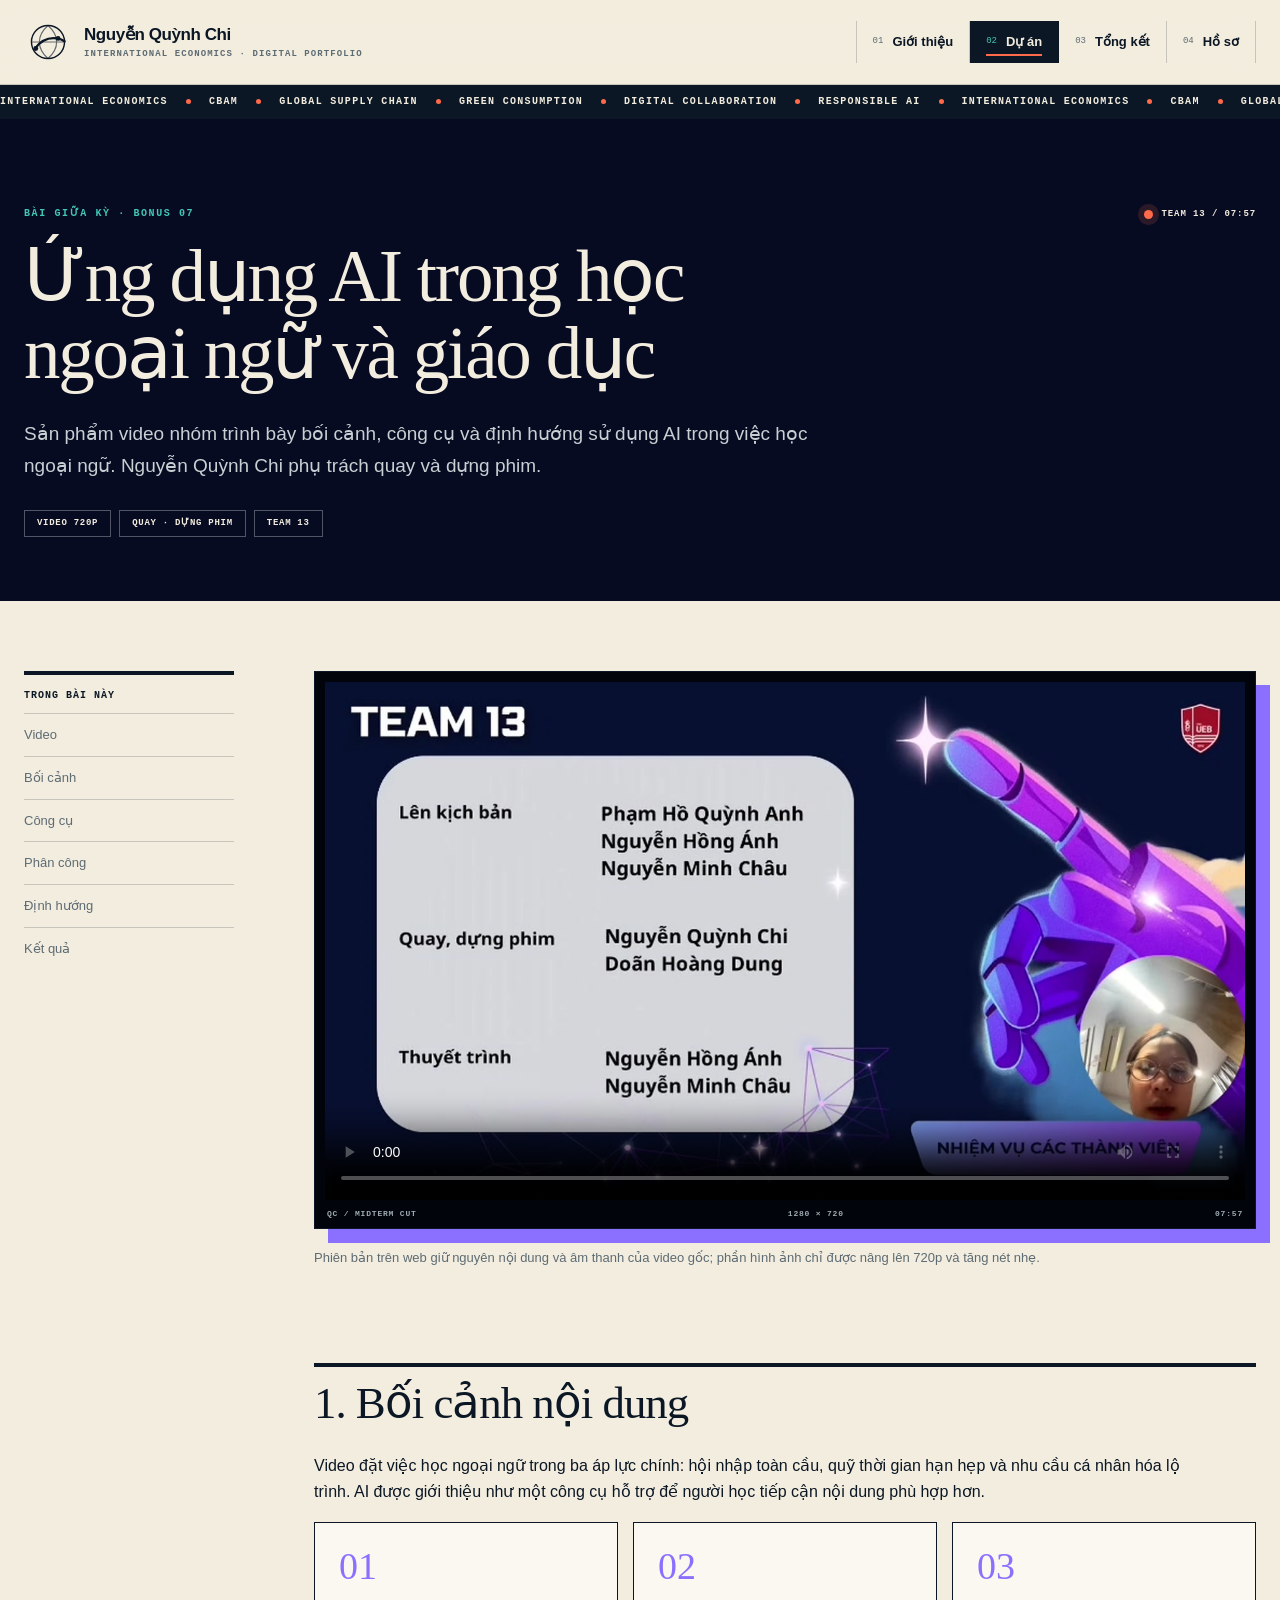
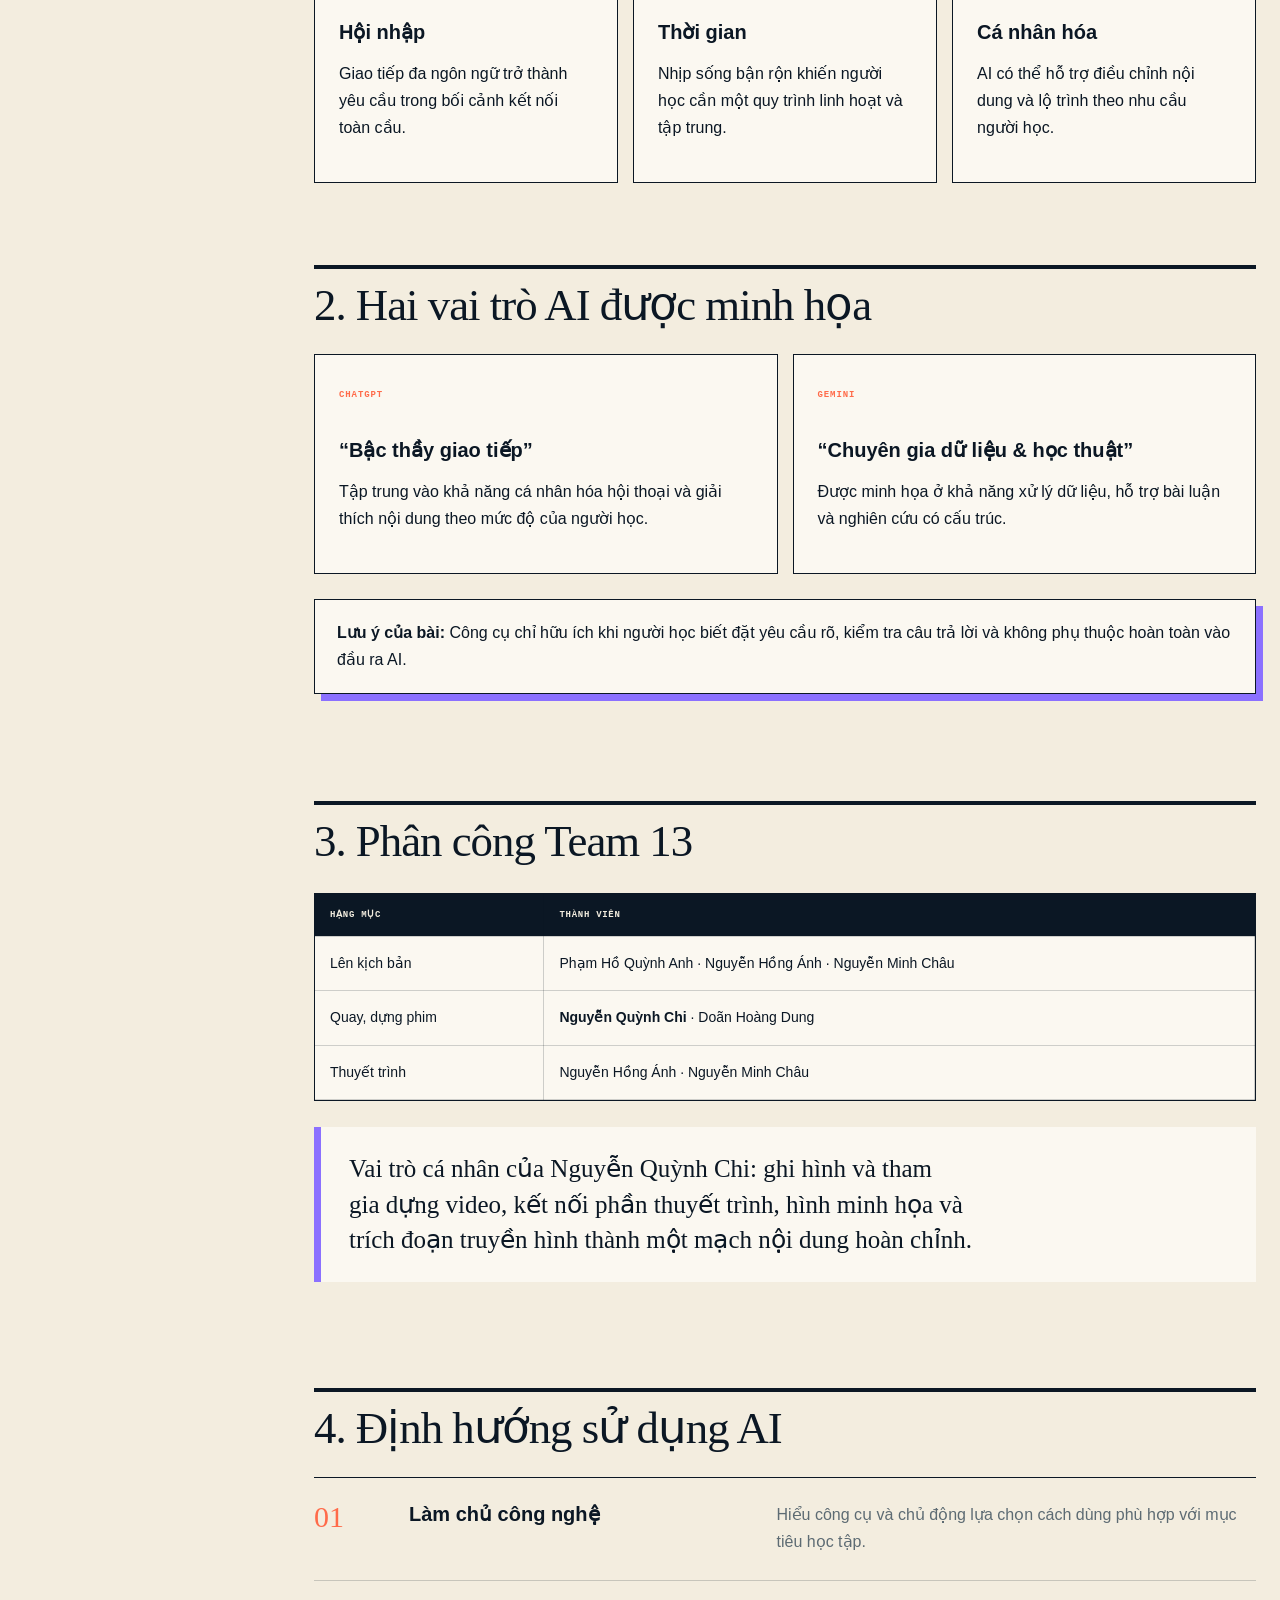
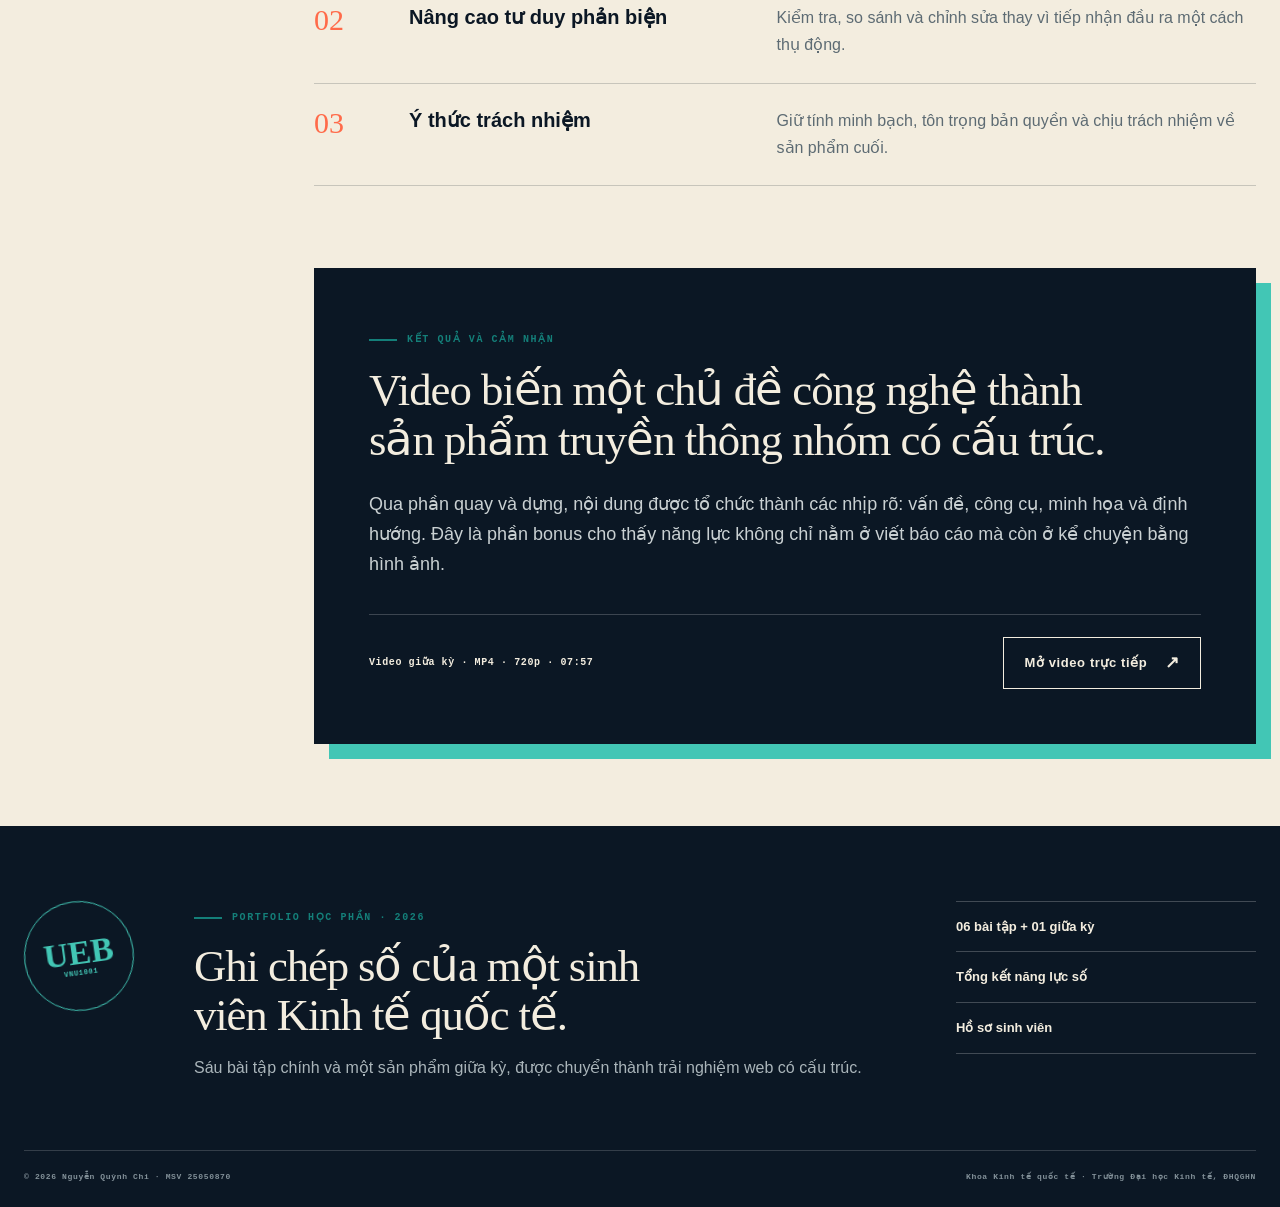
==== commit 2af1b077: "Fix as requested" ====
--- a/project-midterm.html
+++ b/project-midterm.html
@@ -33,7 +33,7 @@
 <section id="video-player"><div class="video-shell cinematic reveal"><video controls preload="metadata" poster="assets/images/video-poster.webp"><source src="assets/media/video-giua-ky-720p.mp4" type="video/mp4">Trình duyệt của bạn không hỗ trợ video HTML5.</video><div class="video-frame-data"><span>QC / MIDTERM CUT</span><span>1280 × 720</span><span>07:57</span></div></div><p class="media-note">Phiên bản trên web giữ nguyên nội dung và âm thanh của video gốc; phần hình ảnh chỉ được nâng lên 720p và tăng nét nhẹ.</p></section>
 <section id="boi-canh"><h2>1. Bối cảnh nội dung</h2><p>Video đặt việc học ngoại ngữ trong ba áp lực chính: hội nhập toàn cầu, quỹ thời gian hạn hẹp và nhu cầu cá nhân hóa lộ trình. AI được giới thiệu như một công cụ hỗ trợ để người học tiếp cận nội dung phù hợp hơn.</p><div class="principles signal-principles"><article class="principle"><span>01</span><h3>Hội nhập</h3><p>Giao tiếp đa ngôn ngữ trở thành yêu cầu trong bối cảnh kết nối toàn cầu.</p></article><article class="principle"><span>02</span><h3>Thời gian</h3><p>Nhịp sống bận rộn khiến người học cần một quy trình linh hoạt và tập trung.</p></article><article class="principle"><span>03</span><h3>Cá nhân hóa</h3><p>AI có thể hỗ trợ điều chỉnh nội dung và lộ trình theo nhu cầu người học.</p></article></div></section>
 <section id="cong-cu"><h2>2. Hai vai trò AI được minh họa</h2><div class="compare-grid"><article class="compare-card"><span class="level">ChatGPT</span><h3>“Bậc thầy giao tiếp”</h3><p>Tập trung vào khả năng cá nhân hóa hội thoại và giải thích nội dung theo mức độ của người học.</p></article><article class="compare-card advanced"><span class="level">Gemini</span><h3>“Chuyên gia dữ liệu & học thuật”</h3><p>Được minh họa ở khả năng xử lý dữ liệu, hỗ trợ bài luận và nghiên cứu có cấu trúc.</p></article></div><div class="callout"><strong>Lưu ý của bài:</strong> Công cụ chỉ hữu ích khi người học biết đặt yêu cầu rõ, kiểm tra câu trả lời và không phụ thuộc hoàn toàn vào đầu ra AI.</div></section>
-<section id="vai-tro"><h2>3. Phân công Team 13</h2><div class="table-wrap"><table><thead><tr><th>Hạng mục</th><th>Thành viên</th></tr></thead><tbody><tr><td>Lên kịch bản</td><td>Phạm Hồ Quỳnh Anh · Nguyễn Hồng Ánh · Nguyễn Minh Châu</td></tr><tr><td>Quay, dựng phim</td><td><strong>Nguyễn Quỳnh Chi</strong> · Đoàn Hoàng Dung</td></tr><tr><td>Thuyết trình</td><td>Nguyễn Hồng Ánh · Nguyễn Minh Châu</td></tr></tbody></table></div><div class="lead-block">Vai trò cá nhân của Nguyễn Quỳnh Chi: ghi hình và tham gia dựng video, kết nối phần thuyết trình, hình minh họa và trích đoạn truyền hình thành một mạch nội dung hoàn chỉnh.</div></section>
+<section id="vai-tro"><h2>3. Phân công Team 13</h2><div class="table-wrap"><table><thead><tr><th>Hạng mục</th><th>Thành viên</th></tr></thead><tbody><tr><td>Lên kịch bản</td><td>Phạm Hồ Quỳnh Anh · Nguyễn Hồng Ánh · Nguyễn Minh Châu</td></tr><tr><td>Quay, dựng phim</td><td><strong>Nguyễn Quỳnh Chi</strong> · Doãn Hoàng Dung</td></tr><tr><td>Thuyết trình</td><td>Nguyễn Hồng Ánh · Nguyễn Minh Châu</td></tr></tbody></table></div><div class="lead-block">Vai trò cá nhân của Nguyễn Quỳnh Chi: ghi hình và tham gia dựng video, kết nối phần thuyết trình, hình minh họa và trích đoạn truyền hình thành một mạch nội dung hoàn chỉnh.</div></section>
 <section id="dinh-huong"><h2>4. Định hướng sử dụng AI</h2><div class="direction-list"><article><span>01</span><h3>Làm chủ công nghệ</h3><p>Hiểu công cụ và chủ động lựa chọn cách dùng phù hợp với mục tiêu học tập.</p></article><article><span>02</span><h3>Nâng cao tư duy phản biện</h3><p>Kiểm tra, so sánh và chỉnh sửa thay vì tiếp nhận đầu ra một cách thụ động.</p></article><article><span>03</span><h3>Ý thức trách nhiệm</h3><p>Giữ tính minh bạch, tôn trọng bản quyền và chịu trách nhiệm về sản phẩm cuối.</p></article></div></section>
 <section id="ket-qua"><div class="result-box"><span class="eyebrow">Kết quả và cảm nhận</span><h2>Video biến một chủ đề công nghệ thành sản phẩm truyền thông nhóm có cấu trúc.</h2><p>Qua phần quay và dựng, nội dung được tổ chức thành các nhịp rõ: vấn đề, công cụ, minh họa và định hướng. Đây là phần bonus cho thấy năng lực không chỉ nằm ở viết báo cáo mà còn ở kể chuyện bằng hình ảnh.</p><div class="source-bar"><span>Video giữa kỳ · MP4 · 720p · 07:57</span><a class="btn btn-secondary" href="assets/media/video-giua-ky-720p.mp4">Mở video trực tiếp<span aria-hidden="true">↗</span></a></div></div></section>
 </article></div></main><footer class="footer">
--- a/assets/css/styles.css
+++ b/assets/css/styles.css
@@ -4,8 +4,8 @@
   --teal:#42c6b5;--teal-dark:#147f79;--coral:#ff6b4a;--amber:#f1b24a;--blue:#3f6ee8;
   --muted:#5d6b73;--line:rgba(11,23,36,.19);--line-strong:rgba(11,23,36,.46);
   --white:#fffdf8;--shadow:0 24px 70px rgba(11,23,36,.13);--shadow-soft:0 12px 32px rgba(11,23,36,.09);
-  --container:min(1240px,calc(100vw - 48px));--display:Georgia,"Times New Roman",serif;
-  --sans:"Segoe UI",Arial,sans-serif;--mono:"Cascadia Mono","SFMono-Regular",Consolas,monospace;
+  --container:min(1240px,calc(100vw - 48px));--display:Cambria,"Times New Roman",Times,serif;
+  --sans:"Segoe UI Variable","Segoe UI",Tahoma,Arial,sans-serif;--mono:"Cascadia Mono","SFMono-Regular",Consolas,"Liberation Mono",monospace;
   --radius:2px;--project-accent:var(--teal);
 }
 *{box-sizing:border-box}html{scroll-behavior:smooth;background:var(--paper)}body{margin:0;color:var(--ink);font:16px/1.68 var(--sans);background:var(--paper);overflow-x:hidden}body::before{content:"";position:fixed;inset:0;z-index:-3;pointer-events:none;background-image:linear-gradient(rgba(11,23,36,.035) 1px,transparent 1px),linear-gradient(90deg,rgba(11,23,36,.035) 1px,transparent 1px);background-size:52px 52px;mask-image:linear-gradient(to bottom,#000,transparent 85%)}
@@ -24,3 +24,88 @@
 @media(max-width:1050px){:root{--container:min(100% - 36px,920px)}.brand-copy small{display:none}.hero-grid,.midterm-grid,.section-head,.page-hero-grid,.contact-card{grid-template-columns:1fr}.hero-art{min-height:590px;max-width:650px;margin-inline:auto;width:100%}.page-note{max-width:520px}.stats-grid{grid-template-columns:1fr}.stat{border-right:0;border-bottom:1px solid var(--line)}.field-grid{grid-template-columns:1fr}.field-note--lead{grid-row:auto;grid-template-rows:300px auto}.atlas-grid{grid-template-columns:repeat(2,1fr)}.manifest-card,.manifest-card--wide,.manifest-card--tall,.manifest-card--dark{grid-column:span 1;display:flex;min-height:520px}.manifest-card--wide .manifest-media{border-right:0;border-bottom:1px solid var(--ink)}.manifest-card--bonus{grid-column:1/-1}.content-wrap{grid-template-columns:1fr;gap:34px}.toc{position:relative;top:auto;display:flex;overflow-x:auto;gap:0;border-top:1px solid var(--ink);border-bottom:1px solid var(--ink);padding:0}.toc strong{display:none}.toc a{white-space:nowrap;border:0;border-right:1px solid var(--line);padding:12px}.toc a:hover{padding-left:12px}.footer-grid{grid-template-columns:100px 1fr}.footer-links{grid-column:2}.ledger-row{grid-template-columns:50px 1fr 1.2fr}.ledger-tag{display:none}}
 @media(max-width:760px){:root{--container:calc(100vw - 28px)}.nav{min-height:72px}.brand-mark{width:42px;height:42px}.brand-copy>span{font-size:14px}.nav-toggle{display:flex}.nav-links{position:absolute;display:none;top:calc(100% + 1px);left:14px;right:14px;background:var(--paper-2);border:1px solid var(--ink);box-shadow:9px 9px 0 var(--ink);padding:8px;flex-direction:column;align-items:stretch}.nav-links.open{display:flex}.nav-links a{border:0;border-bottom:1px solid var(--line);justify-content:space-between;padding:14px}.trade-ticker{height:30px}.hero{padding:56px 0}.hero h1{font-size:clamp(52px,15vw,74px)}.hero-grid{gap:30px}.hero-art{min-height:465px}.portrait-frame{width:68%;right:10%;top:17%;box-shadow:10px 10px 0 var(--ink)}.market-tag{min-width:145px;padding:10px}.tag-one{top:19%}.tag-two{bottom:14%}.index-chip{width:70px;height:70px}.hero-footnote{grid-template-columns:1fr}.stat{grid-template-columns:34px 62px 1fr;padding:22px 10px}.stat strong{font-size:42px}.section{padding:72px 0}.section-head h2{font-size:49px}.field-note--lead{grid-template-rows:230px auto}.field-visual b{font-size:72px}.midterm-copy dl{grid-template-columns:1fr}.broadcast-meta{display:grid}.quote blockquote{font-size:42px}.page-hero{padding:60px 0 42px}.page-hero h1{font-size:clamp(48px,14vw,72px)}.atlas-grid{grid-template-columns:1fr}.manifest-card,.manifest-card--wide,.manifest-card--bonus{grid-column:1;display:flex;min-height:auto}.manifest-media,.bonus-media{min-height:230px;border-right:0;border-bottom:1px solid var(--ink)}.manifest-card--bonus .manifest-body h3{font-size:40px}.ledger-row{grid-template-columns:42px 1fr;padding:24px 0}.ledger-row p{grid-column:2}.result-box{padding:28px;box-shadow:9px 9px 0 var(--teal)}.result-grid{grid-template-columns:1fr}.result-mark{font-size:66px}.source-bar{align-items:flex-start;flex-direction:column}.contact-photo{min-height:470px;border-right:0;border-bottom:1px solid var(--ink)}.profile-copy{padding:28px}.info-row{grid-template-columns:1fr;gap:5px}.project-hero{padding:60px 0 42px}.project-hero h1{font-size:clamp(48px,13vw,72px)}.dossier-code{display:grid}.article section{padding-bottom:58px}.proof-grid,.tool-grid,.principles,.compare-grid,.signal-principles{grid-template-columns:1fr}.direction-list article{grid-template-columns:45px 1fr}.direction-list p{grid-column:2}.result-box h2{font-size:42px}.footer{padding-top:58px}.footer-grid{grid-template-columns:1fr}.footer-stamp{width:80px;height:80px}.footer-links{grid-column:1}.footer-bottom{display:grid}.lightbox{padding:16px}.video-frame-data{display:grid}.midterm-kicker{align-items:flex-start;flex-direction:column}.ticker-track{animation-duration:26s}}
 @media(prefers-reduced-motion:reduce){html{scroll-behavior:auto}*,*::before,*::after{animation-duration:.01ms!important;animation-iteration-count:1!important;transition-duration:.01ms!important}.reveal{opacity:1;transform:none}}
+
+
+/* === Vietnamese typography & hero fit correction (offline-safe) === */
+html{-webkit-text-size-adjust:100%;text-size-adjust:100%}
+body{font-family:var(--sans);font-kerning:normal;text-rendering:optimizeLegibility}
+.hero h1,.page-hero h1,.project-hero h1,.section-head h2,.midterm-copy h2,
+.field-note h3,.manifest-body h3,.ledger-row h3,.result-box h2,.profile-copy h2,
+.article h2,.lead-block,.principle>span,.footer h2,.quote blockquote{
+  font-family:var(--display);
+  font-kerning:normal;
+  text-wrap:balance;
+  overflow-wrap:normal;
+  word-break:normal;
+}
+.hero{padding:68px 0 64px}
+.hero-grid{grid-template-columns:minmax(0,1.2fr) minmax(390px,.8fr);gap:48px;align-items:center}
+.hero h1,.page-hero h1,.project-hero h1{letter-spacing:-.032em;line-height:1.04}
+.hero h1{font-size:clamp(54px,5.15vw,76px);max-width:730px;margin:18px 0 24px}
+.hero h1>span{display:block}
+.hero h1 em{display:block;font-style:normal;font-size:.82em;line-height:1.09;letter-spacing:-.025em;margin-top:.08em;max-width:720px}
+.hero-lead{font-size:18px;line-height:1.66;max-width:650px}
+.hero-actions{margin-top:28px}
+.hero-footnote{margin-top:38px}
+.hero-art{min-height:570px}
+.portrait-frame{width:min(350px,72%);right:9%;top:13%}
+.market-tag{min-width:166px}
+.tag-one{left:-3%;top:24%}
+.tag-two{right:-2%;bottom:17%}
+.index-chip{left:6%;bottom:9%;width:82px;height:82px}
+
+.page-hero h1{font-size:clamp(52px,5.6vw,82px);line-height:1.05;letter-spacing:-.032em}
+.project-hero h1{font-size:clamp(50px,5.7vw,82px);line-height:1.05;letter-spacing:-.03em;max-width:1080px}
+.section-head h2{font-size:clamp(40px,4.4vw,64px);line-height:1.05;letter-spacing:-.028em}
+.midterm-copy h2{font-size:clamp(42px,4.4vw,62px);line-height:1.05;letter-spacing:-.028em}
+.field-note h3{line-height:1.12;letter-spacing:-.018em}
+.field-note--data h3{font-size:35px}
+.manifest-body h3{font-size:30px;line-height:1.12;letter-spacing:-.018em}
+.manifest-card--bonus .manifest-body h3{font-size:clamp(38px,3.6vw,54px);line-height:1.08}
+.ledger-row h3{font-size:28px;line-height:1.1}
+.result-box h2{font-size:clamp(38px,4.2vw,58px);line-height:1.06;letter-spacing:-.025em}
+.profile-copy h2{font-size:clamp(44px,4.8vw,66px);line-height:1.06;letter-spacing:-.028em}
+.article h2{font-size:clamp(34px,3.5vw,48px);line-height:1.1;letter-spacing:-.022em}
+.lead-block{font-size:25px;line-height:1.42}
+.footer h2{font-size:clamp(34px,3.5vw,50px);line-height:1.08;letter-spacing:-.025em}
+.quote blockquote{line-height:1.08;letter-spacing:-.025em}
+
+@media(max-width:1200px) and (min-width:1051px){
+  .hero-grid{grid-template-columns:minmax(0,1.14fr) minmax(370px,.86fr);gap:38px}
+  .hero h1{font-size:clamp(52px,5.6vw,68px)}
+  .hero-art{min-height:540px}
+  .portrait-frame{width:min(330px,72%);right:8%}
+}
+@media(max-width:1050px){
+  .hero{padding:58px 0 68px}
+  .hero-grid{grid-template-columns:1fr;gap:28px}
+  .hero h1{font-size:clamp(50px,8vw,70px);max-width:820px}
+  .hero h1 em{font-size:.84em;max-width:800px}
+  .hero-art{min-height:560px}
+  .page-hero h1,.project-hero h1{font-size:clamp(48px,8vw,70px)}
+}
+@media(max-width:760px){
+  .hero{padding:44px 0 54px}
+  .hero-coordinate{margin-bottom:22px;gap:10px 14px}
+  .hero h1{font-size:clamp(42px,11.5vw,56px);line-height:1.06;letter-spacing:-.025em;margin:16px 0 20px}
+  .hero h1 em{font-size:.8em;line-height:1.12;letter-spacing:-.015em;margin-top:.12em}
+  .hero-lead{font-size:16px;line-height:1.62}
+  .hero-actions{margin-top:24px}
+  .hero-footnote{margin-top:32px}
+  .hero-art{min-height:440px}
+  .portrait-frame{width:69%;right:8%;top:15%}
+  .market-tag{min-width:132px;padding:9px 11px}
+  .market-tag strong{font-size:12px}
+  .tag-one{left:0;top:18%}
+  .tag-two{right:0;bottom:13%}
+  .index-chip{width:64px;height:64px;left:3%;bottom:8%}
+  .index-chip span{font-size:25px}
+  .section-head h2{font-size:clamp(36px,11vw,47px);line-height:1.08}
+  .page-hero h1,.project-hero h1{font-size:clamp(40px,11.5vw,56px);line-height:1.08}
+  .manifest-body h3{font-size:28px}
+  .manifest-card--bonus .manifest-body h3{font-size:36px}
+  .profile-copy h2{font-size:44px}
+  .article h2{font-size:36px}
+  .lead-block{font-size:22px}
+  .quote blockquote{font-size:36px}
+}
